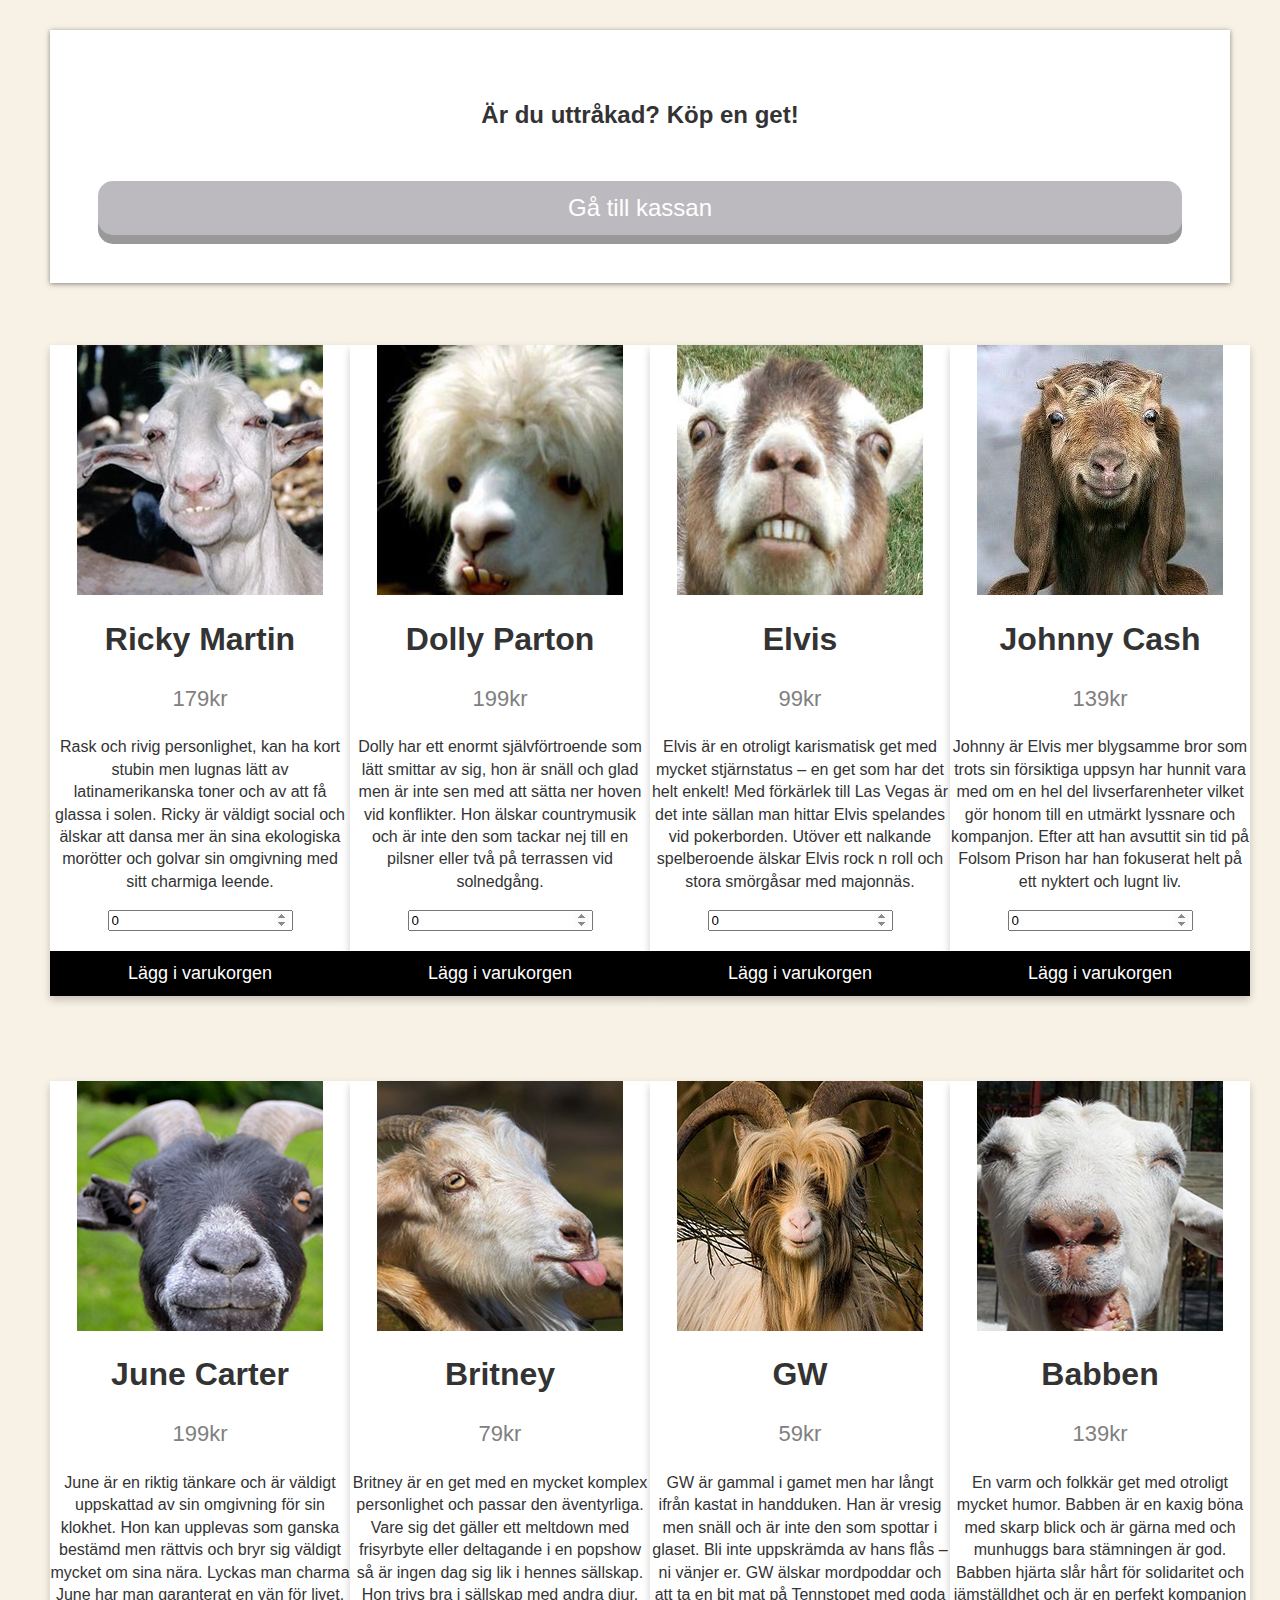
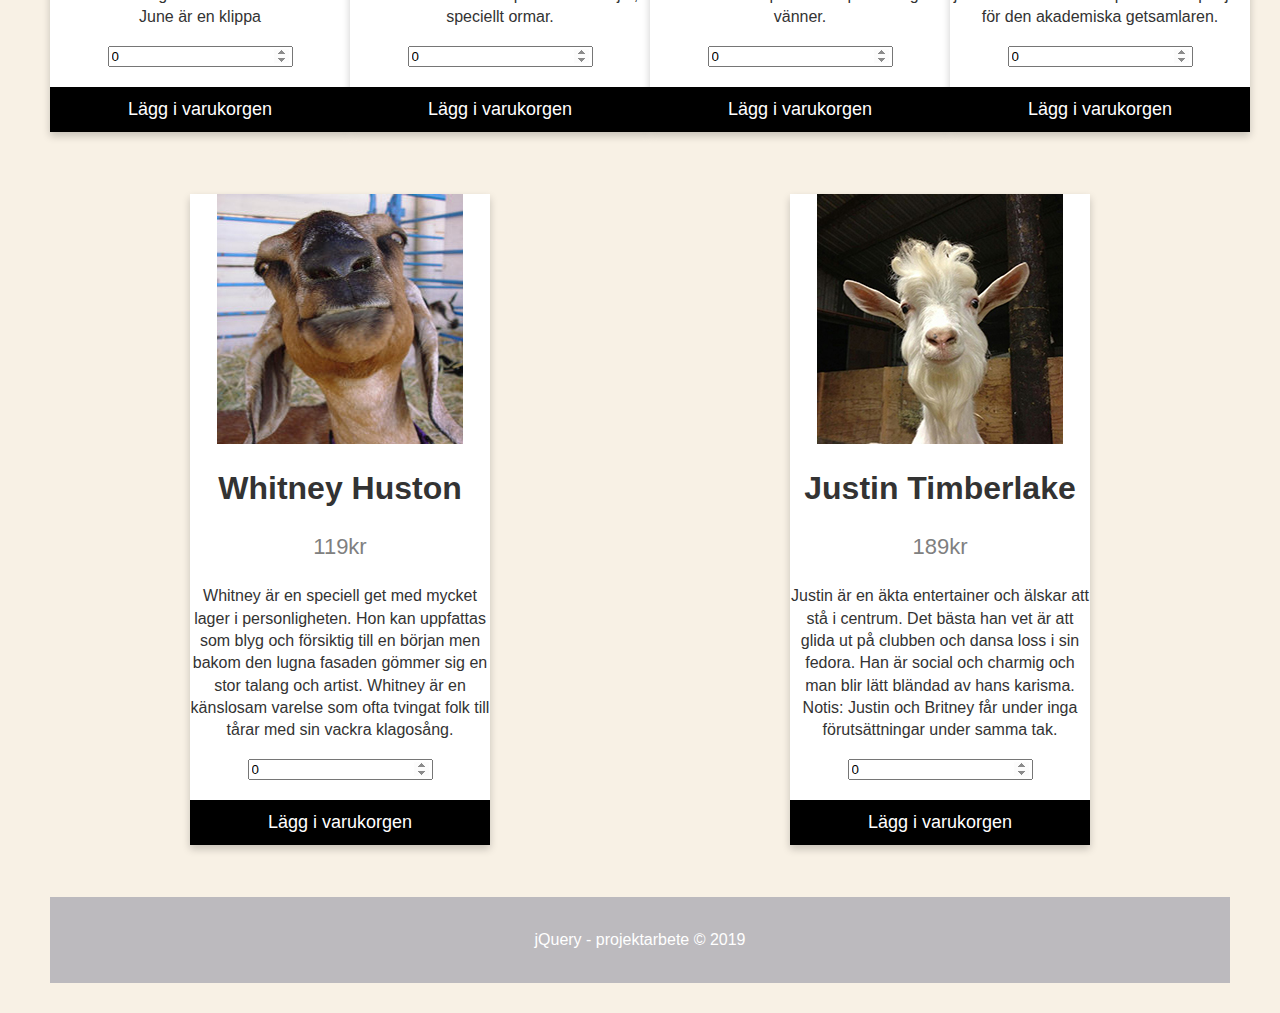
==== index.html @ c9281f47 "bilder & beskrivning" ====
<!DOCTYPE html>
<html lang="en">

<head>
  <meta charset="UTF-8">
  <meta name="viewport" content="width=device-width, initial-scale=1.0">
  <meta http-equiv="X-UA-Compatible" content="ie=edge">
  <link rel="stylesheet" href="https://use.fontawesome.com/releases/v5.7.1/css/all.css"
    integrity="sha384-fnmOCqbTlWIlj8LyTjo7mOUStjsKC4pOpQbqyi7RrhN7udi9RwhKkMHpvLbHG9Sr" crossorigin="anonymous">
  <link rel="stylesheet" href="cart.css">
  <link rel="stylesheet" href="checkout.css">

  <title>Buy a goat</title>
</head>

<body>
  <section class="info">
    <div>
      
      <h2> Är du uttråkad? Köp en get! <br> </h2>
      <b>
        
      </b></h4>
    </div>
    <a href="checkout.html" a target="_blank" class="btn">Gå till kassan 
      
    </a>
  </div>
</section>

<div class="wrapper">
  <!--Navigation-->
  <nav class="main-nav">

    </nav>
  </header>
    </section>
    
    
    
    <br>
    <!--Boxes sektion-->
    <section class="boxes">
      <div class="card" id="1">
        <div class="img-crop"><img src="" alt="Image of the goat"></div>
        <h1></h1>
        <p class="price"></p>
        <p class="description"></p>
        <input type="number" name="" id="" value="0" min="0" class="quantity">
        <button class="addToCart">Lägg i varukorgen</button>
      </div>
      
      <div class="card" id="2">
        <div class="img-crop"><img src="" alt="Image of the goat"></div>
        <h1></h1>
        <p class="price"></p>
        <p class="description"></p>
        <input type="number" name="" id="" value="0" min="0" class="quantity">
        <button class="addToCart">Lägg i varukorgen</button>
      </div>
      
      <div class="card" id="3">
        <div class="img-crop"><img src="" alt="Image of the goat"></div>
        <h1></h1>
        <p class="price"></p>
        <p class="description"></p>
        <input type="number" name="" id="" value="0" min="0" class="quantity">
        <button class="addToCart">Lägg i varukorgen</button>
      </div>
      
      <div class="card" id="4">
        <div class="img-crop"><img src="" alt="Image of the goat"></div>
        <h1></h1>
        <p class="price"></p>
        <p class="description"></p>
        <input type="number" name="" id="" value="0" min="0" class="quantity">
        <button class="addToCart">Lägg i varukorgen</button>
      </div>

    </section>
    <br>
    
    <!--info sektion-->
    
    
    <br>
    <!--Boxes sektion-->
    <section class="boxes">
      <div class="card" id="5">
        <div class="img-crop"><img src="" alt="Image of the goat"></div>
        <h1></h1>
        <p class="price"></p>
        <p class="description"></p>
        <input type="number" name="" id="" value="0" min="0" class="quantity">
        <button class="addToCart">Lägg i varukorgen</button>
      </div>
      
      <div class="card" id="6">
        <div class="img-crop"><img src="" alt="Image of the goat"></div>
        <h1></h1>
        <p class="price"></p>
        <p class="description"></p>
        <input type="number" name="" id="" value="0" min="0" class="quantity">
        <button class="addToCart">Lägg i varukorgen</button>
      </div>
      
      <div class="card" id="7">
        <div class="img-crop"><img src="" alt="Image of the goat"></div>
        <h1></h1>
        <p class="price"></p>
        <p class="description"></p>
        <input type="number" name="" id="" value="0" min="0" class="quantity">
        <button class="addToCart">Lägg i varukorgen</button>
      </div>
      
      <div class="card" id="8">
        <div class="img-crop"><img src="" alt="Image of the goat"></div>
        <h1></h1>
        <p class="price"></p>
        <p class="description"></p>
        <input type="number" name="" id="" value="0" min="0" class="quantity">
        <button class="addToCart">Lägg i varukorgen</button>
      </div>
    </section>
    
    <br>
    <!--Boxes sektion-->
    <section class="boxes">
      <div class="card" id="9">
        <div class="img-crop"><img src="" alt="Image of the goat"></div>
        <h1></h1>
        <p class="price"></p>
        <p class="description"></p>
        <input type="number" name="" id="" value="0" min="0" class="quantity">
        <button class="addToCart">Lägg i varukorgen</button>
      </div>
      
      <div class="card" id="10">
        <div class="img-crop"><img src="" alt="Image of the goat"></div>
        <h1></h1>
        <p class="price"></p>
        <p class="description"></p>
        <input type="number" name="" id="" value="0" min="0" class="quantity">
        <button class="addToCart">Lägg i varukorgen</button>
      </div>
      
    </section>
    <!--Footer-->
    <footer>
      <p>jQuery - projektarbete &copy; 2019</p>
    </footer>
  </div>
  
  <!-- "Wrapper" slutar -->
  
  
  <script src="https://ajax.googleapis.com/ajax/libs/jquery/3.3.1/jquery.min.js"></script>
  <script src="script.js"></script>
  
</body>

</html>
---- cart.css ----
/* Css variables*/
:root{
  --primary: #ddd;
  --dark:#333;
  --light:#fff;
  --shadow: 0 1px 5px rgba(104, 104, 104, 0.8);
}

html{
  box-sizing: border-box;
  font-family: Arial, Helvetica, sans-serif;
  color: var(--dark);
}

body{
  background:#f8f1e5;
  margin: 30px 50px;
  line-height: 1.4;
  height: 100%;
}

img{
  max-width: 100%;

}

.wrapper{
  display: grid;
  grid-gap:20px;
}
/*Navigation*/

.main-nav ul{
display:grid;
grid-gap: 20px;
padding:0 ;
list-style: none;
grid-template-columns: repeat(3, 1fr);
}

.main-nav a {
  background-color:white;
  display: block;
  text-decoration: none;
  padding: 0,8rem;
  text-align: center;
  color: var(--dark);
  text-transform: uppercase;
  font-size: 1.1rem;
  box-shadow: var(--shadow);
}
.main-nav a:hover{
  background: #666;
  color:var(--light);
}

/*Top container*/

.top-container{
  display: grid;
  grid-gap: 20px;
  grid-template-areas:
  'showcase showcase top-box-a'
  'showcase showcase top-box-b';
}

/*Showcase*/
.showcase{
  grid-area: showcase;
  min-height: 400px;
  background: url(./images/laptop.png);
  background-size: cover;
  background-position: center;
  padding: 3rem;
  display: flex;
  flex-direction: column;
  align-items: start;
  justify-content: center;
  box-shadow: var(--shadow)
}

.showcase h1{
  font-size: 4rem;
  margin-bottom: 0;
  color:var(--light);
  background: rgba(58, 151, 204, 0.3);
}
.showcase p{
  font-size: 1.3rem;
  margin-top: 0;
  color: var(--light);
  background: rgba(58, 151, 204, 0.3);
}


/* Boxes */
.boxes{
  display: grid;
  grid-gap: 20px;
  grid-template-columns: repeat(auto-fit, minmax(200px, 1fr));
}
.box{
   background: white;
   text-align: center;
   padding: 1.5rem 2rem;
   box-shadow: var(--shadow);
}

.img-crop{
  width: 300px;
  height: 250px;
  overflow: hidden;
}

/*Info */

.info{
   background: white;
   box-shadow: var(--shadow);
   display: grid;
   grid-gap: 30px;
   grid-template-columns: repeat(1, 1fr);
   padding: 3rem;
 text-align: center;
}



.btn{
  margin-left: 0px;
  padding: 10px 20px;
  font-size: 24px;
  text-align: center;
  cursor: pointer;
  outline: none;
  color: #fff;
  background-color: #bcbabe;
  border: 20px;
  border-radius: 15px;
  box-shadow: 0 9px #999;
  text-decoration: none;
  
  }
     
.btn:hover {background-color:#666;}
     
.btn:active {
background-color: white;
box-shadow: 0 5px #666;
transform: translateY(4px);
  }

/* Footer */
footer{
   margin-top: 2rem;
   background: #bcbabe;
   color: var(--light);
   text-align: center;
   padding: 1rem;
}

.card {
  box-shadow: 0 4px 8px 0 rgba(0, 0, 0, 0.2);
  max-width: 300px;
  margin: auto;
  text-align: center;
  font-family: arial;
  background-color:white;
}

.price {
  color: grey;
  font-size: 22px;
}

.card button {
  border: none;
  outline: 0;
  padding: 12px;
  color: white;
  background-color: #000;
  text-align: center;
  cursor: pointer;
  width: 100%;
  font-size: 18px;
}

.card button:hover {
  opacity: 0.7;
}

/* 
.col-xs-offset-3{
  margin-left: 0%;
}

.input-group-btn>.btn, .form-control, .form.control:active {
  height: 43px;
  margin-bottom: 20px;
  font-size: 18px;
}

.btn {
  box-shadow: none;
} */

input[type=number]::-webkit-inner-spin-button, 
input[type=number]::-webkit-outer-spin-button {  

   opacity: 1;
}

.quantity {
  margin-bottom: 20px;
}


/*Media queries*/
@media(max-widht:700px){
   .top-container{
       grid-template-areas: 
       'showcase showcase'
       'top-box a top-box-b'
   }
}
---- checkout.css ----
#product-amount{
    width: 50px;
    margin: 5px 0px 0px 0px;
    opacity: 1;
}
#trashcan{
    margin: 5px;
    font-size: 23px;
}
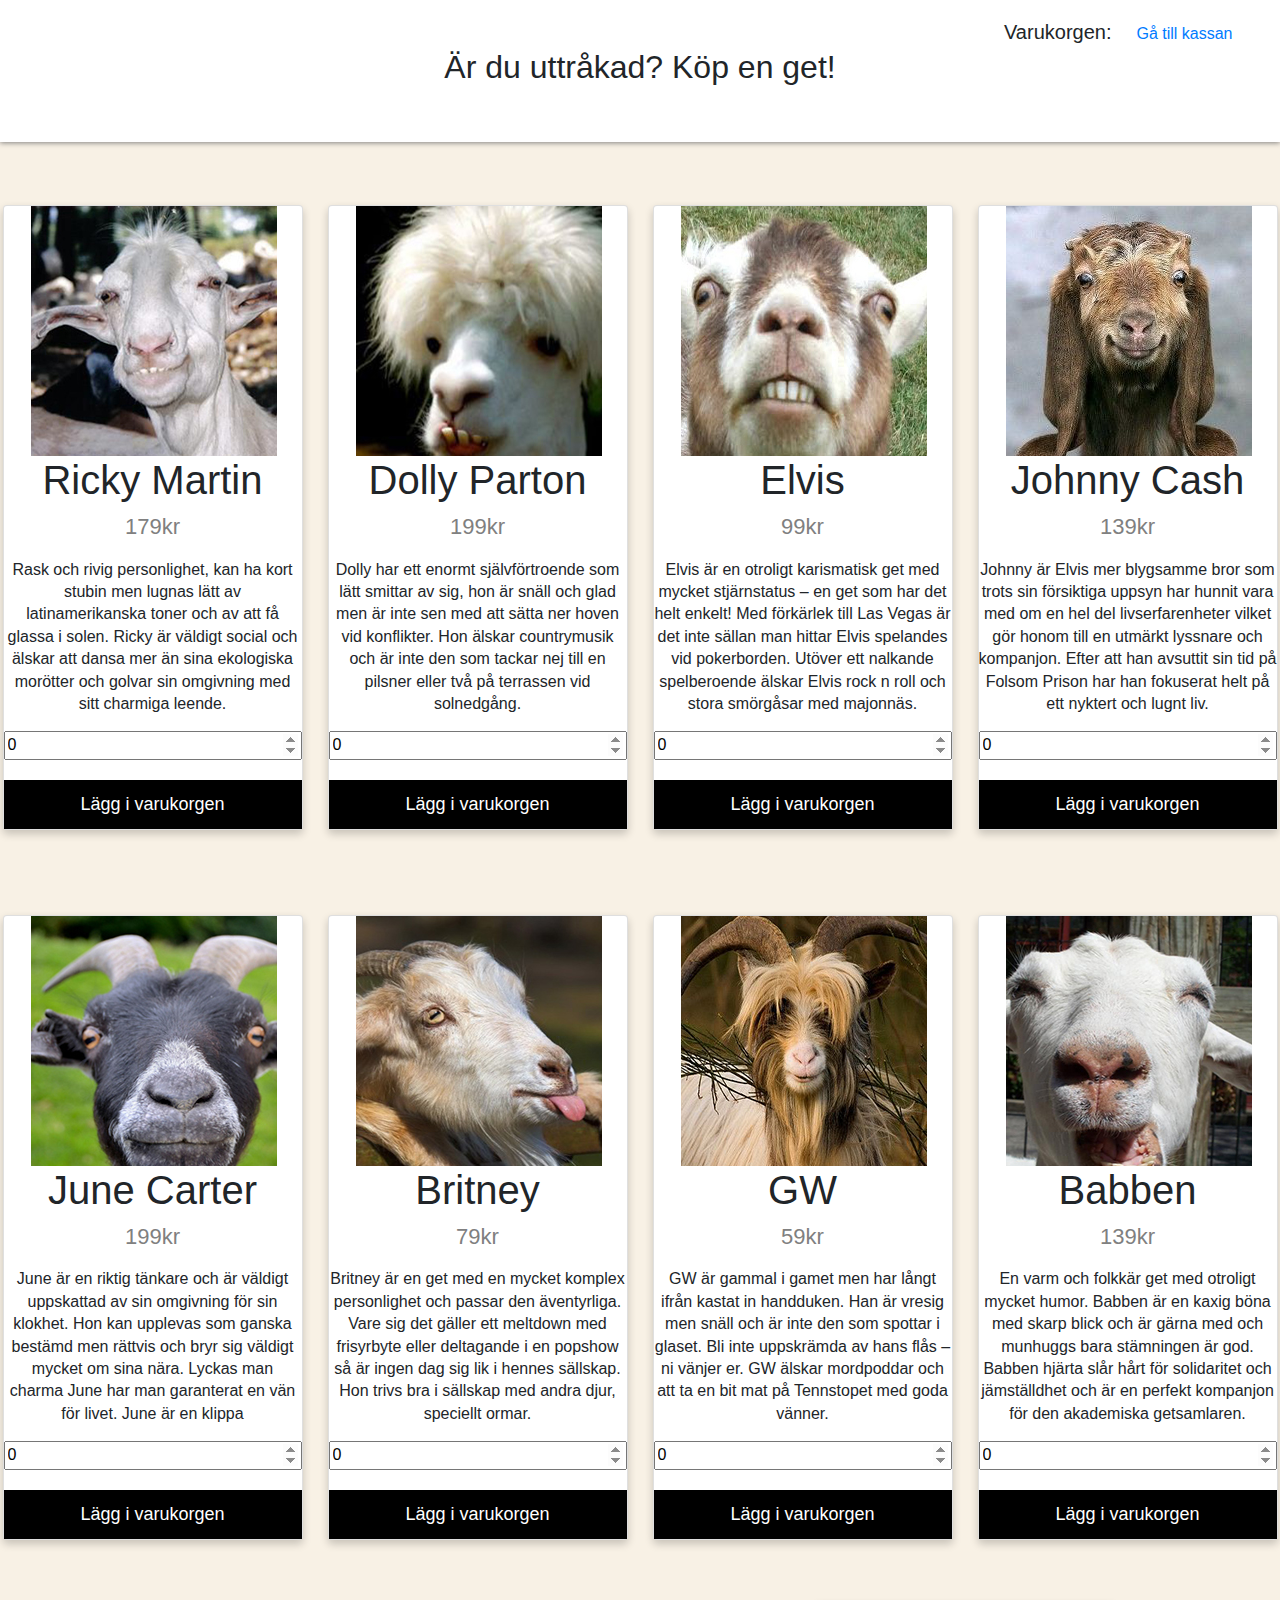
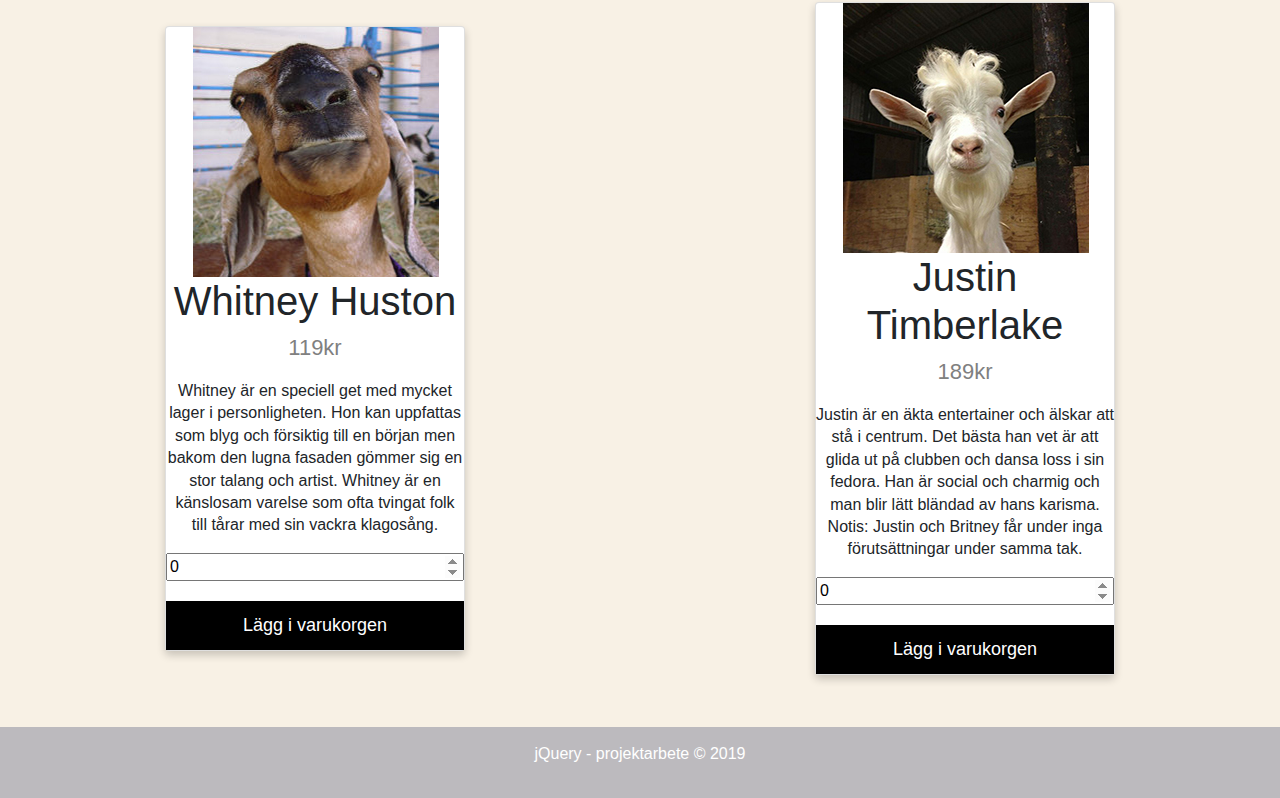
==== commit 91bdffa6: "preview av kassan" ====
--- a/index.html
+++ b/index.html
@@ -7,6 +7,7 @@
   <meta http-equiv="X-UA-Compatible" content="ie=edge">
   <link rel="stylesheet" href="https://use.fontawesome.com/releases/v5.7.1/css/all.css"
     integrity="sha384-fnmOCqbTlWIlj8LyTjo7mOUStjsKC4pOpQbqyi7RrhN7udi9RwhKkMHpvLbHG9Sr" crossorigin="anonymous">
+    <link href="https://stackpath.bootstrapcdn.com/bootstrap/4.3.1/css/bootstrap.min.css" rel="stylesheet">
   <link rel="stylesheet" href="cart.css">
   <link rel="stylesheet" href="checkout.css">
 
@@ -16,17 +17,17 @@
 <body>
   <section class="info">
     <div>
-      
       <h2> Är du uttråkad? Köp en get! <br> </h2>
-      <b>
-        
-      </b></h4>
+
+      <div class="cartPreview">
+        <h5 class="varukorgen">Varukorgen:</h5>
+        <h6 class="cartLink"><a href="checkout.html">Gå till kassan</a></h6>
+        <ul class="list-group mb-3" id="cart">
+      </div>
     </div>
-    <a href="checkout.html" a target="_blank" class="btn">Gå till kassan 
-      
-    </a>
-  </div>
-</section>
+
+    </div>
+  </section>
 
 <div class="wrapper">
   <!--Navigation-->
--- a/cart.css
+++ b/cart.css
@@ -14,7 +14,7 @@
 
 body{
   background:#f8f1e5;
-  margin: 30px 50px;
+  margin: 0px;
   line-height: 1.4;
   height: 100%;
 }
@@ -189,21 +189,6 @@
   opacity: 0.7;
 }
 
-/* 
-.col-xs-offset-3{
-  margin-left: 0%;
-}
-
-.input-group-btn>.btn, .form-control, .form.control:active {
-  height: 43px;
-  margin-bottom: 20px;
-  font-size: 18px;
-}
-
-.btn {
-  box-shadow: none;
-} */
-
 input[type=number]::-webkit-inner-spin-button, 
 input[type=number]::-webkit-outer-spin-button {  
 
@@ -212,6 +197,30 @@
 
 .quantity {
   margin-bottom: 20px;
+}
+
+
+.mb-5, .my-5 {
+  margin-bottom: 0px !important;
+}
+
+.cartPreview {
+  width: 20%;
+  position: absolute;
+  right: 20px;
+  top: 20px;
+  text-align: left;
+}
+
+.varukorgen {
+  display: inline-block;
+  width: 50%;
+}
+
+.cartLink {
+  
+  display: inline-block;
+  text-align: right;
 }
 
 
--- a/checkout.css
+++ b/checkout.css
@@ -6,4 +6,22 @@
 #trashcan{
     margin: 5px;
     font-size: 23px;
+}
+
+input[type=number]::-webkit-inner-spin-button, 
+input[type=number]::-webkit-outer-spin-button {  
+
+   opacity: 1;
+}
+
+#backbtn {
+    margin: 15px;
+}
+
+#backbtn > a{
+    color: white;
+}
+
+.badge:hover {
+    cursor: pointer;
 }